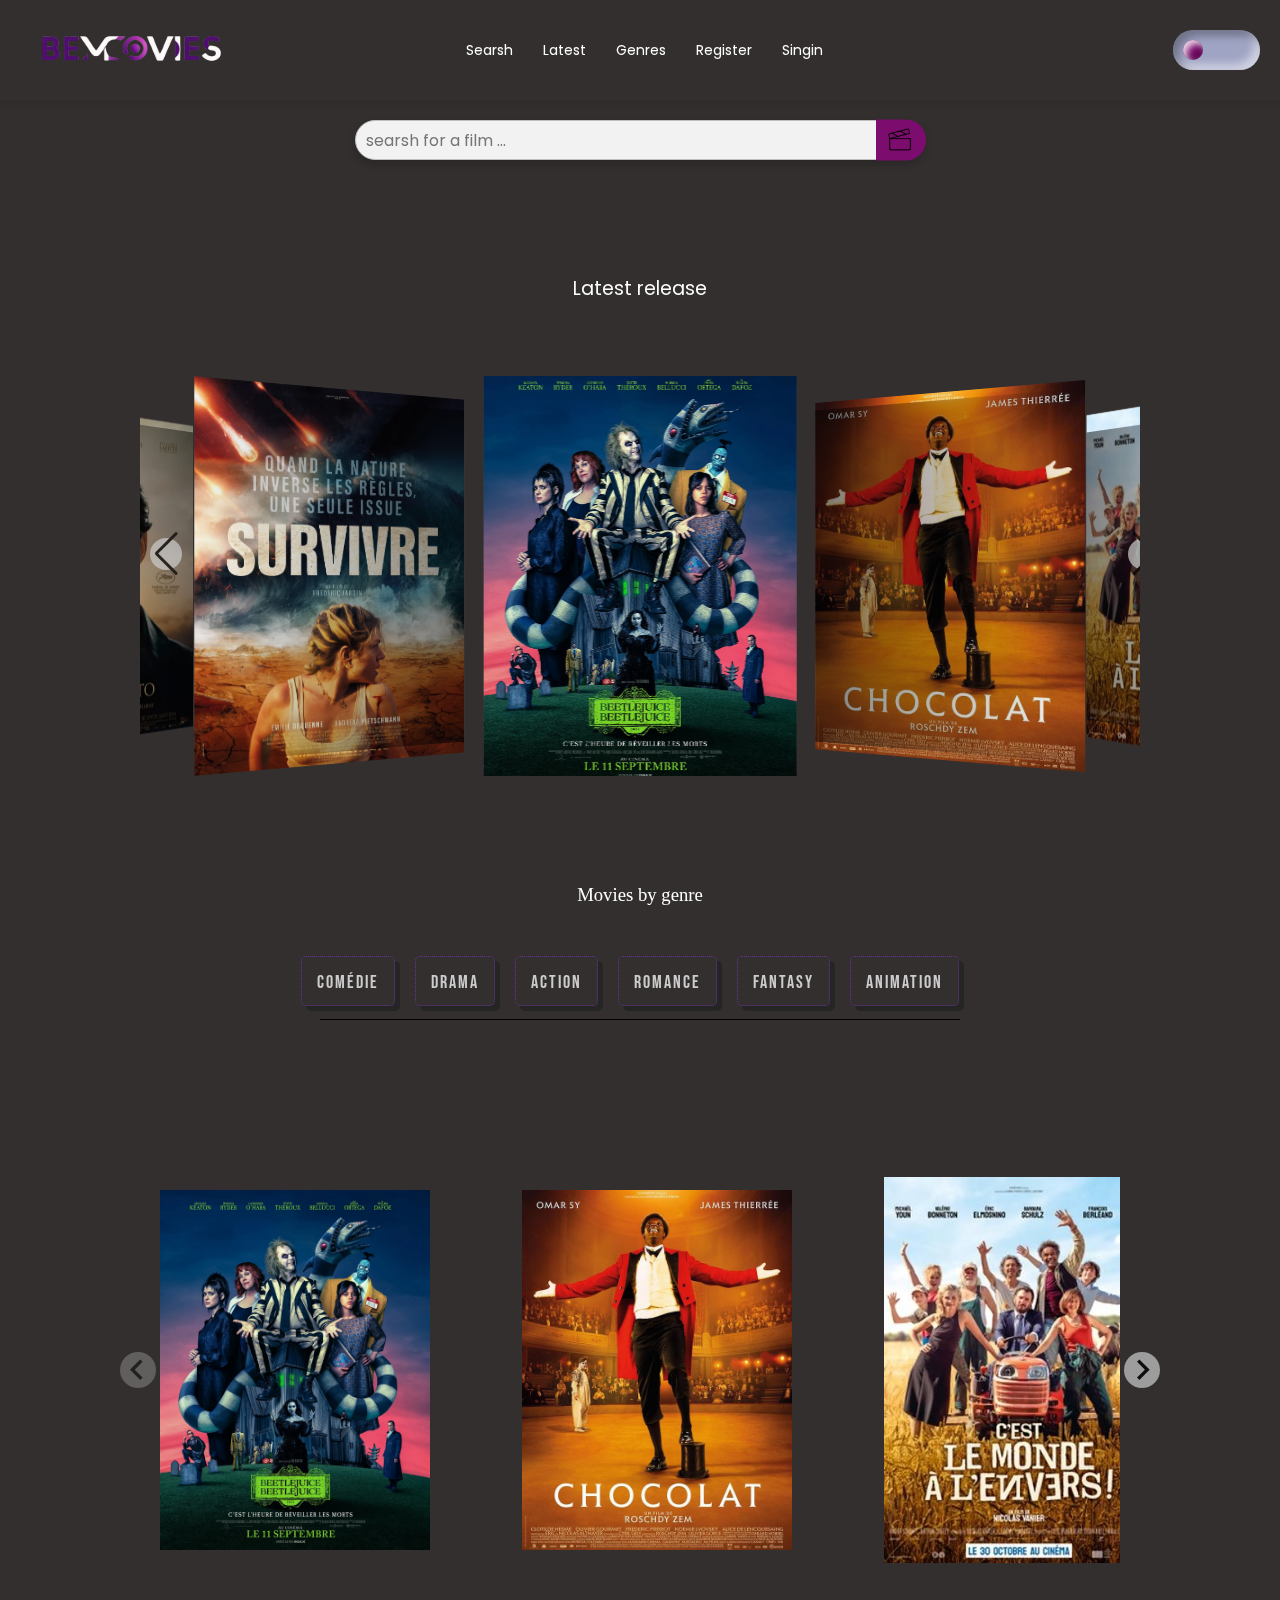
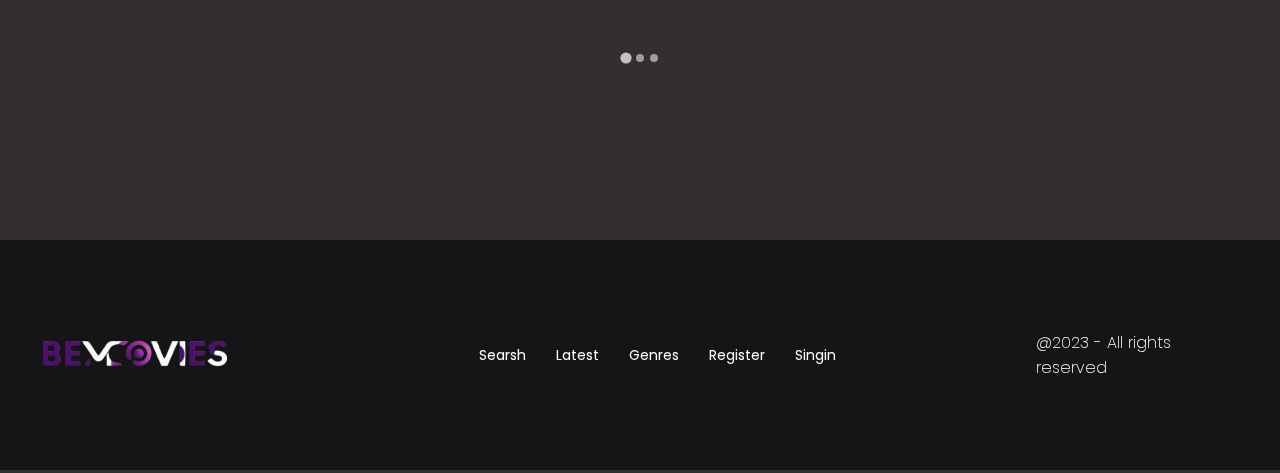
==== Accueil.html @ 4ebb4c16 "HTML-CSS-Part" ====
<!DOCTYPE html>
<html lang="en">
<head>
    <meta charset="UTF-8">
    <meta name="viewport" content="width=device-width, initial-scale=1.0">
    <title>Project-Movie</title>
    <link rel="stylesheet" href="https://unpkg.com/swiper/swiper-bundle.min.css" />
    <link rel="stylesheet" href="https://cdn.jsdelivr.net/npm/@splidejs/splide@4.1.4/dist/css/splide.min.css">
    <link rel="stylesheet" href="./assets/css/Accueil.css">
    <link href='https://fonts.googleapis.com/css?family=Lato:300,400,700' rel='stylesheet' type='text/css'>
    <link rel="stylesheet" href="https://cdnjs.cloudflare.com/ajax/libs/font-awesome/6.6.0/css/all.min.css" integrity="sha512-Kc323vGBEqzTmouAECnVceyQqyqdsSiqLQISBL29aUW4U/M7pSPA/gEUZQqv1cwx4OnYxTxve5UMg5GT6L4JJg==" crossorigin="anonymous" referrerpolicy="no-referrer" />
</head>
<body>
    <div id="stars"></div>
    <div id="stars2"></div>
    <div id="stars3"></div>
    <header>
        <div class="BEMOVIES">
            <a href="/" class="logo-header"><img src="./assets/img/logo-BEMOVIE-4.svg"></a>
        </div>
        <nav class="navbar-header">
            <ul>
                <li class="active"><a href="#searsh_ancre">Searsh</a></li>
                <li><a href="#latest_ancre">Latest</a></li>
                <li><a href="#genres_ancre">Genres</a></li>
                <li><a href="./RegisterLogin.html">Register</a></li>
                <li><a href="./RegisterLogin.html">Singin</a></li>
            </ul>
        </nav>
        <div class="btn-neum">
            <input type="checkbox" class="btn-inner" >
        </div>
        
        <!-- JS du bouton toggle day/night -->
        <script>
            const btn = document.querySelector(".btn-neum");
            const btnInner = document.querySelector(".btn-inner");
            
            btn.addEventListener('click', ()=>{
                btn.classList.toggle('turn-on');
                btnInner.classList.toggle('btn-inner-on');
                btn.classList.toggle('btn-neum-on');
                document.querySelector('body').classList.toggle('body-on');
                document.querySelector('.btn-neum').classList.toggle('btn-neum-on');
            });
        </script>
    
    </header>

    <div class="section1" id="searsh_ancre">

        <div class="header-searsh-movies">
            <input type="text" id="searchInput" placeholder="searsh for a film ...">
            <button type="submit" class="header-searsh-filter-button">
                <img src="./assets/img/movie-icon-2.png">
            </button>
        </div>

    </div>

    <!-- <div class="section2">

    </div> -->

    <div class="section3" id="latest_ancre">
        <h3>Latest release</h3>
        <div class="swiper-container">
            
            <div class="swiper-wrapper">
                <div class="swiper-slide"><img src="./assets/img/img-1.webp"></div>
                <div class="swiper-slide"><img src="./assets/img/img-2.jpg"></div>
                <div class="swiper-slide"><img src="./assets/img/img-3.jpg"></div>
                <div class="swiper-slide"><img src="./assets/img/img-4.jpg"></div>
                <div class="swiper-slide"><img src="./assets/img/img-5.jpeg"></div>
                <div class="swiper-slide"><img src="./assets/img/img-6.webp"></div>
                <div class="swiper-slide"><img src="./assets/img/img-7.webp"></div>
            </div>
            <div class="swiper-button-next">
            </div>
            <div class="swiper-button-prev"></div>
        </div>
        
    </div>

    <div class="section4" id="genres_ancre">
        <div class="MBG">
            <h3>Movies by genre</h3>
            <div class="buttons">
                <button genres-movie="" class="active">Comédie</button>
                <button genres-movie="">Drama</button>
                <button genres-movie="">Action</button>
                <button genres-movie="">Romance</button>
                <button genres-movie="">Fantasy</button>
                <button genres-movie="">Animation</button>
            </div>
        </div>

        <section class="splide" aria-labelledby="carousel-heading">
            <div class="splide__track">
                <ul class="splide__list">
                    <li class="splide__slide"><img src="./assets/img/img-1.webp"></li>
                    <li class="splide__slide"><img src="./assets/img/img-2.jpg"></li>
                    <li class="splide__slide"><img src="./assets/img/img-3.jpg"></li>
                    <li class="splide__slide"><img src="./assets/img/img-4.jpg"></li>
                    <li class="splide__slide"><img src="./assets/img/img-5.jpeg"></li>
                    <li class="splide__slide"><img src="./assets/img/img-6.webp"></li>
                    <li class="splide__slide"><img src="./assets/img/img-7.webp"></li>
                </ul>
            </div>
        </section>

    </div>

    <footer>
        <div class="BEMOVIES">
            <a class="logo-footer"><img src="./assets/img/logo-BEMOVIE-4.svg"></a>
        </div>
        <nav class="navbar-footer">
            <ul>
                <li class="active"><a href="#searsh_ancre">Searsh</a></li>
                <li><a href="#latest_ancre">Latest</a></li>
                <li><a href="#genres_ancre">Genres</a></li>
                <li><a href="./RegisterLogin.html">Register</a></li>
                <li><a href="./RegisterLogin.html">Singin</a></li>
            </ul>
        </nav>
        <p>@2023 - All rights reserved</p>
    </footer>

    <!-- CDN de splide et swiper -->
    <script src="https://unpkg.com/swiper/swiper-bundle.min.js"></script>
    <script src="https://cdn.jsdelivr.net/npm/@splidejs/splide@4.1.4/dist/js/splide.min.js"></script>

    <!-- Ajustement de splide voir la doc -->
    <script>
        document.addEventListener( 'DOMContentLoaded', function() {
            var splide = new Splide( '.splide', {
                width: '75%',
                start: 0, // Défini le start slide-pagination sur la slide '3' ⚪ (compte comme un tableau js 0,1,2,3)
                perPage: 3, // Permet de chnagé le nombre de slide visible.
                fixedWidth: '60vh',
                gap: '-178px',
                snap: true, // ajuster la défilement pour qu'il se met automatiquement au slide suivant quand on s'arrete avec notre souris au milieu.
            });
            splide.mount();
        });
    </script>

    

    <script src="./app.js"></script>
</body>
</html>
---- assets/css/Accueil.css ----
/* Importation des polices */
/* Catégorie */
@import url('https://fonts.googleapis.com/css2?family=Bebas+Neue&family=Inria+Sans:ital,wght@0,300;0,400;0,700;1,300;1,400;1,700&family=Inter:ital,opsz,wght@0,14..32,100..900;1,14..32,100..900&display=swap');
/* Titre, sous titre, menu */
@import url('https://fonts.googleapis.com/css2?family=Bebas+Neue&family=Inria+Sans:ital,wght@0,300;0,400;0,700;1,300;1,400;1,700&family=Inter:ital,opsz,wght@0,14..32,100..900;1,14..32,100..900&family=Work+Sans:ital,wght@0,100..900;1,100..900&display=swap');
/* Description film, titre secondaires */
@import url('https://fonts.googleapis.com/css2?family=Bebas+Neue&family=Inria+Sans:ital,wght@0,300;0,400;0,700;1,300;1,400;1,700&family=Inter:ital,opsz,wght@0,14..32,100..900;1,14..32,100..900&family=Poppins:ital,wght@0,100;0,200;0,300;0,400;0,500;0,600;0,700;0,800;0,900;1,100;1,200;1,300;1,400;1,500;1,600;1,700;1,800;1,900&family=Work+Sans:ital,wght@0,100..900;1,100..900&display=swap');

/* Réinitialisation de base */
* {
    margin: 0;
    padding: 0;
    box-sizing: border-box;
    
    font-family:  "Poppins", serif;
    font-weight: 400;
}

:root{
    --primary-color: ;
    --secondary-color: ;
}

img{
    width: 100%;
    height: 100vh;
}

body {
    display: flex;
    flex-direction: column;
    align-items: center;
    /* background-color: rgb(187, 181, 187); */
    /* background-color: #3e4153; */
    background-color: #332f2f;
    color: white;
    margin: 0;
    width: 100%;
    height: 100%;
}

/******************************** Neumorphic Toggle ********************************/ 

.body-on{
    background-color: #b399ae;
}

.btn-neum{
    width: 95px;
    height: 40px;
    border-radius: 50px;
    padding: 10px;
    position: relative;
    background-color: #a0a4c4;
    transition: background-color 0.3s ease;
    /* Apparence du button en creux */
    box-shadow: inset 6px 6px 8px rgba(0, 0, 0, 0.3),
                inset -6px -6px 8px rgba(255, 255, 255, 0.5);
}

.btn-neum,
.btn-inner{
    background-color: #a0a4c4;
    box-shadow: inset 4px 4px 6px rgba(255,255,255,0.2),
                inset -4px -4px -10px rgba(0,0,0,.8),
                6px 6px 8px black,
                1px -1px 7px rgba(255,255,255,0.1);
}

.btn-neum-on{
    background-color: #ddd;
    box-shadow: inset 4px 4px 6px rgba(0, 0, 0, 0.2),
                inset -4px -4px 6px rgba(255, 255, 255, 0.5);
}

.btn-inner-on{
    transform: translateX(50px);
    background-color: #ddd;
    box-shadow: inset 2px 2px 4px rgba(255, 255, 255, 0.8),
                inset -2px -2px 4px rgba(0, 0, 0, 0.2);
}

.btn-inner{
    position: absolute;
    height: 20px;
    width: 20px;
    border-radius: 50%;
    transform: translateX(0); /* position start */
    outline: none;
    border: none;
    appearance: none;
    background-color: #7c0c6d;
    position: absolute; /* Make absolute to slide it inside btn-neum */
    left: 10px;
    transition: transform 0.3s ease, background-color 0.3s ease;

    /* Ombres pour l’effet de bouton en creux */
    box-shadow: inset 4px 4px 6px rgba(255, 255, 255, 0.8),
                inset -4px -4px 6px rgba(0, 0, 0, 0.2);
}

.btn-inner::before{
    height: 10%;
    content:'\f011'; /* Power/On Icon */
    font-family: fontawesome;
    display: flex;
    align-items: center; /* centrer l'icone dans le inner btn */
    justify-content: center; /* centrer l'icone dans le inner btn */
    outline: none;
    border: none;
    color: rgb(20,20,25);
}



.btn-inner::checked::before{
    color: rgb(101,226,30);
}


/* Toggle the position when the button is clicked */
.btn-inner-on {
    transform: translateX(50px); /* Adjust this value to control how far the button slides */
    background-color: #ddd;
    transition: transform .3s ease-in;
}


/******************************** Header ********************************/ 
header {
    display: flex;
    justify-content: space-evenly;
    align-items: center;
    width: 100%;
    max-width: 1440px;
    height: 100px;
    background: #332f2f;
    padding: 0 20px;
    transition: .3s ease-in;
    box-shadow: 0px 4px 8px rgba(0, 0, 0, 0.096);
}

.logo-header img{
    width: 50%;
    height: 20%;
}

.navbar-header ul {
    display: flex;
    gap: 30px;
    margin-right: 350px;
}

.navbar-header li {
    color: white;
    list-style: none;
    font-size: 14px;
    font-weight: 400;
    cursor: pointer;
}

a{
    color: white;
    list-style: none;
    text-decoration: none;
    font-size: 14px;
    font-weight: 400;
    cursor: pointer;
}

/******************************** Searsh ********************************/ 

.header-searsh-movies {
    display: flex;
    align-items: center;
    width: 570px;
    height: 80px;
    position: relative;
}

input {
    width: 100%;
    height: 40px;
    padding: 10px;
    border: 1px solid #bebebe;
    border-radius: 30px;
    background: #F2F2F2;
    box-shadow: 0px 4px 8px rgba(0, 0, 0, 0.2);
    font-size: 16px;
    outline: none;
}

input:focus, .header-searsh-filter-button:hover {
    box-shadow: 0px 10px 20px rgba(102, 153, 255, 0.3), 0px 20px 40px rgba(102, 153, 255, 0.2);
}

.header-searsh-filter-button {
    width: 50px;
    height: 41px;
    border: none;
    position: absolute;
    top: 50%;
    right: -21px;
    border-radius: 0 20px  20px 0;
    background-color: #7c0c6d;
    transform: translateY(-50%);
    cursor: pointer;
    display: flex;
    align-items: center;
    justify-content: center;
    color: white;
    font-size: 14px;
}

.header-searsh-filter-button img{
    width: 30px;
    height: 30px;
    object-fit: contain;
    margin-right: 2px;
}

/*********************************** SECTIONS  ********************************/

/* section results for  */
/* .section2{
    display: flex;
    justify-content: center;
    width: 100%;
    height: 540px;
} */

/* Section du carrousel */
.section3 {
    display: flex;
    flex-direction: column;
    justify-content: space-evenly;
    align-items: center;
    width: 100%;
    height: 650px;
    /* background-color: #7c0c6d; */
    margin-top: 20px; 
}

.section3 h3{
    font-family: "Poppins", sans-serif;
}

/* section movie by genre */
.section4{
    display: flex;
    flex-direction: column;
    align-items: center;
    justify-content: space-between;
    width: 100%;
    height: auto;
    margin-top: 0px; 
    padding: 20px 0;
}

/*********************************** CAROUSEL SWIPER  ********************************/

.swiper-container {
    display: flex;
    width: 100%;
    max-width: 1000px;
    height: 400px;
    margin: 0 auto;
    position: relative;
    overflow: hidden;

}

.swiper-container h3 {
    display: flex;
    
}

swiper-wrapper{
    display: flex;
}

.swiper-slide {
    display: flex;
    align-items: center;
    justify-content: center;
    font-size: 18px;
    background-color: #444;
    color: white;
    border-radius: 10px;
    transition: transform 0.3s ease;
}

.swiper-slide img{
    object-fit: contain;
}



/* Ajuste la taille et la position des slides actifs et adjacents */
.swiper-slide-active {
    transform: scale(1); /* Slide central */
}


.swiper-button-next, 
.swiper-button-prev {
    align-items: center;
    background: #ccc;
    border: 0;
    border-radius: 50%;
    cursor: pointer;
    display: -ms-flexbox;
    display: flex;
    height: 2em;
    -ms-flex-pack: center;
    justify-content: center;
    opacity: .7;
    padding: 0;
    position: absolute;
    top: 50%;
    width: 2em;
    z-index: 1;
    color: black;
    right: -20px;
    z-index: 1;
    transform: translateY(-50%);
}



.swiper-button-next:hover, .swiper-button-prev:hover {
    color: #7c0c6d;
    transition: all 1s ease-in-out;
}

/*********************************** movie by genres buttons  ********************************/

.MBG{
    width: 50%;
    height: 150px;
    border-bottom: 1px solid black;
    display: flex;
    justify-content: center;
    align-items: center;
    flex-direction: column;
    z-index: 1;
}

.MBG h3{
    font-family: "Work+Sans",serif;
}

.buttons{
    height: 50px;
    display: flex;
    margin-top: 50px;
}

.buttons button {
    box-shadow: 5px 5px 0 rgba(37, 37, 37, 0.973);
    border: 1px dotted rebeccapurple;
    color: #ccc;
    transition: transform .2s; 
    &:hover{
        transform: scale(1.1);
    }
}


li img{
    object-fit: contain;
    width: 50%;
}

/*********************************** CAROUSEL SPLIDE  ********************************/

.splide{
    margin-top: -100px; 
    padding-top: 0;
}

/* Pagination et boutons Swiper */
.splide__pagination__page{
    margin-bottom: 150px;
}

.splide__arrow--next{
    right: -60px;
    transform: translateY(-50%);
}

.splide__arrow--prev{
    left: -40px;
    transform: translateY(-50%);
}

button{
    background: none;
    margin-right: 20px;
    font-family: "Bebas Neue", sans-serif;
    font-size: 18px;
    letter-spacing: 2px;
    border: 1px solid gray;
    display: flex;
    border-radius: 5px;
    padding: 15px;
    cursor: pointer;
    transition: all 1s ease-in-out;
    
    &:hover {
        background-color: rebeccapurple;
        color: white;
    }
    &:active {
        background-color: rebeccapurple;
        color: white;
    }
}

/*********************************** FOOTER  ********************************/

footer{
    display: flex;
    justify-content: space-evenly;
    align-items: center;
    width: 100%;
    max-width: 1440px;
    height: 230px;
    background: #141517;
    padding: 0 20px;
}

.logo-footer img{
    width: 50%;
    height: 20%;
}

.navbar-footer ul {
    display: flex;
    gap: 30px;
    margin-right: 200px;
}

.navbar-footer li {
    color: white;
    list-style: none;
    font-size: 14px;
    font-weight: 400;
    cursor: pointer;
}

footer p{
    display: flex;
    margin-right: 30px;
    font-weight: 200;
    font-size: 16px;
}

/*********************************** BACKGROUND ********************************/

/* Parallaxe des étoiles */
#stars, #stars2, #stars3 {
    position: fixed;
    top: 0;
    left: 0;
    width: 100%;
    height: 390%;
    background-size: contain;
    background-repeat: repeat;
    pointer-events: none;
    z-index: -1;
}

/* https://www.transparenttextures.com/patterns/dark-matter.png */

#stars {
    background: url(https://www.transparenttextures.com/patterns/stardust.png) repeat top center;
    animation: moveStars 50s linear infinite;
}

#stars2 {
    background: url(https://www.transparenttextures.com/patterns/stardust.png) repeat top center;
    animation: moveStars 100s linear infinite;
}

#stars3 {
    background: url(https://www.transparenttextures.com/patterns/stardust.png) repeat top center;
    animation: moveStars 200s linear infinite;
}

@keyframes moveStars {
    from { transform: translateY(0); }
    to { transform: translateY(-100%); }
}

/*********************************** POP_UP ********************************/
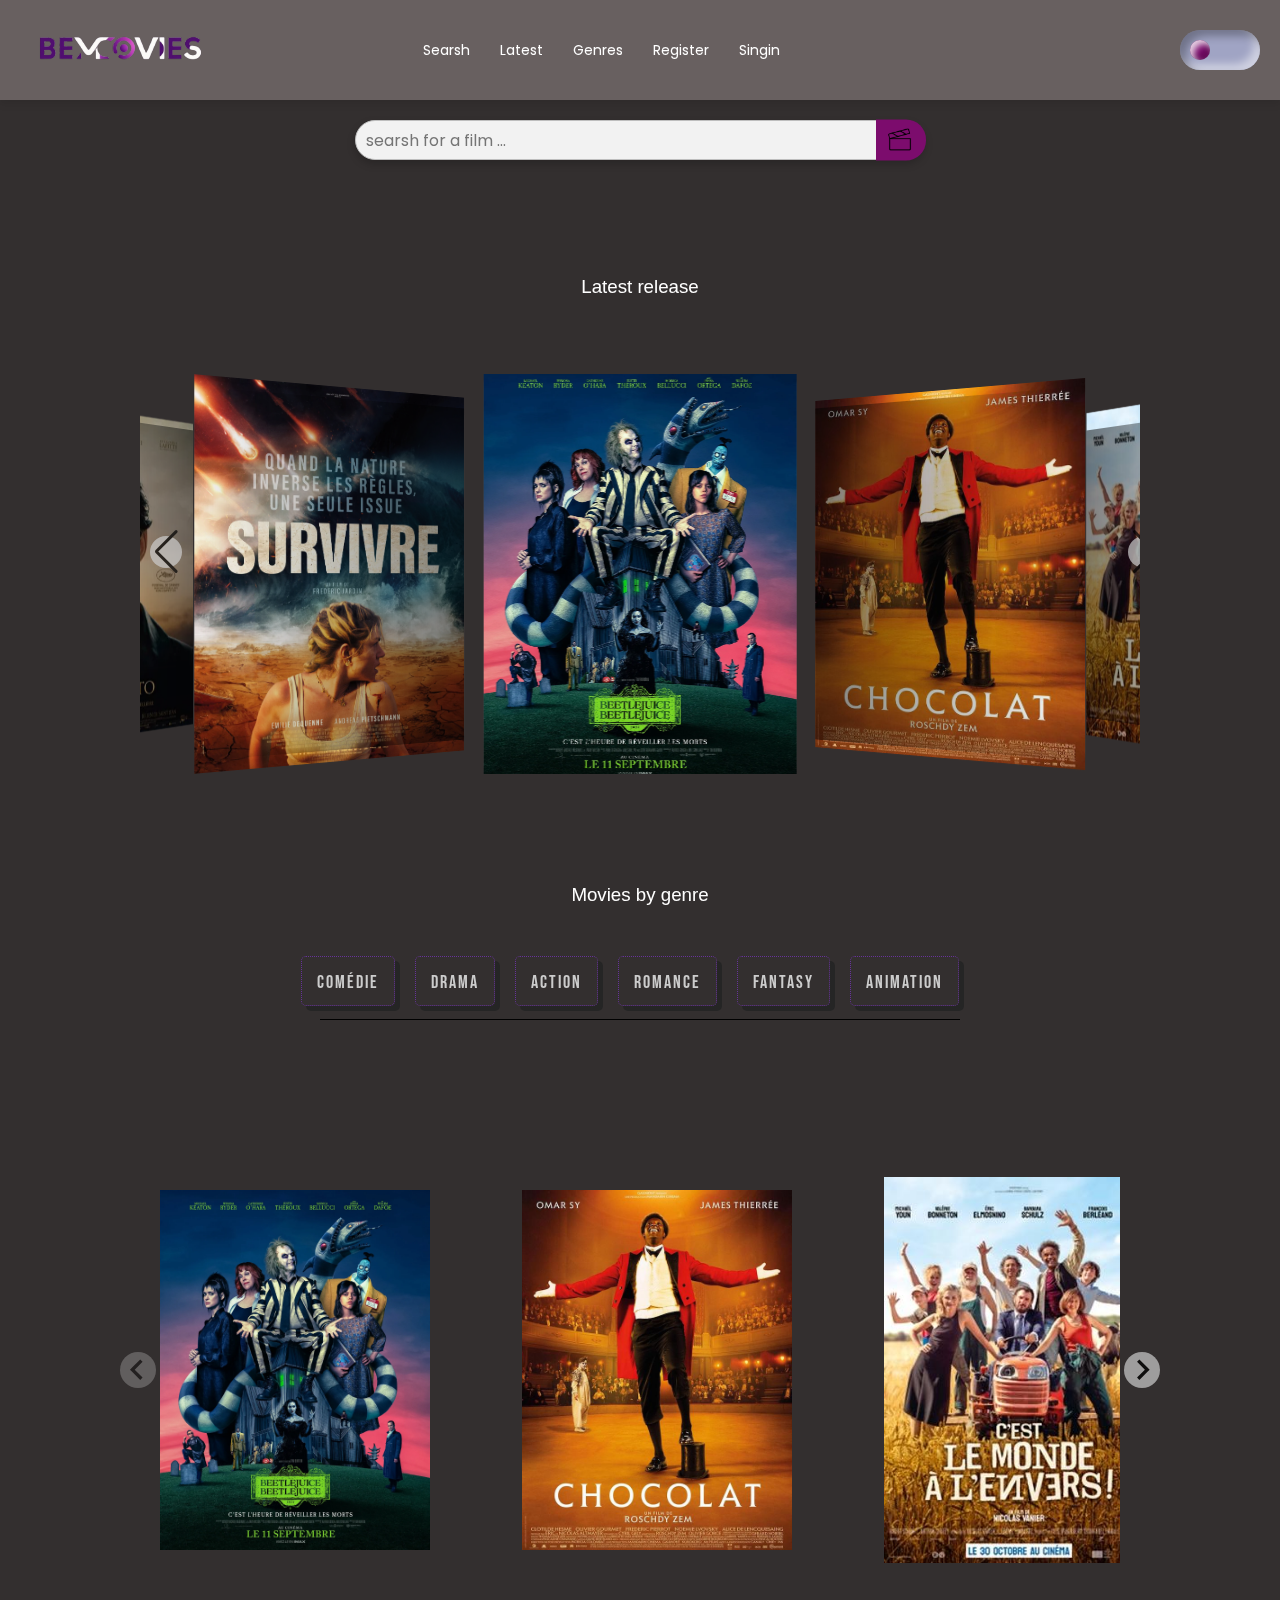
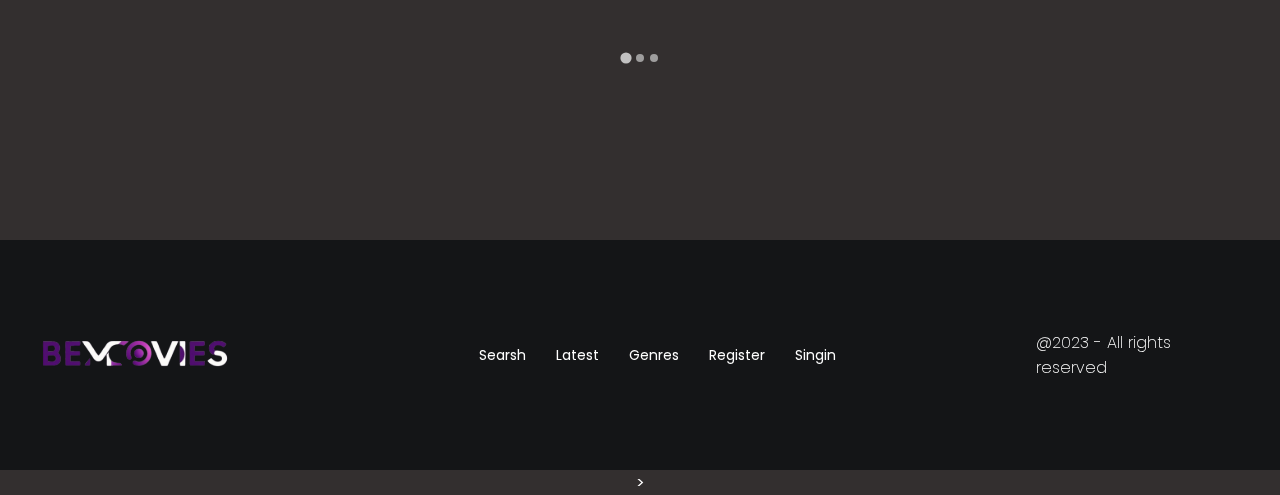
==== commit 53eb082e: "Ajout favicon + app.js vide" ====
--- a/Accueil.html
+++ b/Accueil.html
@@ -9,6 +9,7 @@
     <link rel="stylesheet" href="./assets/css/Accueil.css">
     <link href='https://fonts.googleapis.com/css?family=Lato:300,400,700' rel='stylesheet' type='text/css'>
     <link rel="stylesheet" href="https://cdnjs.cloudflare.com/ajax/libs/font-awesome/6.6.0/css/all.min.css" integrity="sha512-Kc323vGBEqzTmouAECnVceyQqyqdsSiqLQISBL29aUW4U/M7pSPA/gEUZQqv1cwx4OnYxTxve5UMg5GT6L4JJg==" crossorigin="anonymous" referrerpolicy="no-referrer" />
+    <link rel="icon" type="image/png" sizes="32x32" href="./assets/img/favicon-32x32.png">
 </head>
 <body>
     <div id="stars"></div>
@@ -129,8 +130,40 @@
 
     <!-- CDN de splide et swiper -->
     <script src="https://unpkg.com/swiper/swiper-bundle.min.js"></script>
-    <script src="https://cdn.jsdelivr.net/npm/@splidejs/splide@4.1.4/dist/js/splide.min.js"></script>
-
+    <script src="https://cdn.jsdelivr.net/npm/@splidejs/splide@4.1.4/dist/js/splide.min.js"></script>>
+    
+    <!-- Ajustement de swiper voir la doc -->
+    <script>
+        document.addEventListener('DOMContentLoaded', function() {
+            const swiper = new Swiper('.swiper-container', {
+                loop: true,
+                grapCursor: true,
+                centeredSlides: false,
+                slidesPerView: 1, // Affiche trois slides visibles
+                spaceBetween: 30, // Espace entre les slides
+                loop: true,
+                pagination: {
+                    el: '.swiper-pagination',
+                    clickable: true,
+                },
+                navigation: {
+                    nextEl: '.swiper-button-next',
+                    prevEl: '.swiper-button-prev',
+                },
+                effect: 'coverflow',
+                centeredSlides: true,
+                slidesPerView: '3',
+                coverflowEffect: {
+                    rotate: 30,       // Diminue l'angle pour un effet 3D plus subtil
+                    stretch: 0,     // Sépare un peu les slides
+                    depth: 150,        // Diminue la profondeur pour plus de visibilité des slides latéraux
+                    modifier: 1,
+                    slideShadows: true,
+                },
+            });
+            });
+    </script>
+        
     <!-- Ajustement de splide voir la doc -->
     <script>
         document.addEventListener( 'DOMContentLoaded', function() {
--- a/assets/css/Accueil.css
+++ b/assets/css/Accueil.css
@@ -134,7 +134,7 @@
     width: 100%;
     max-width: 1440px;
     height: 100px;
-    background: #332f2f;
+    background: #686060;
     padding: 0 20px;
     transition: .3s ease-in;
     box-shadow: 0px 4px 8px rgba(0, 0, 0, 0.096);
@@ -148,7 +148,7 @@
 .navbar-header ul {
     display: flex;
     gap: 30px;
-    margin-right: 350px;
+    margin-right: 400px;
 }
 
 .navbar-header li {
@@ -241,8 +241,8 @@
     margin-top: 20px; 
 }
 
-.section3 h3{
-    font-family: "Poppins", sans-serif;
+h3{
+    font-family: 'Helvetica Neue', sans-serif;
 }
 
 /* section movie by genre */
@@ -272,7 +272,6 @@
 
 .swiper-container h3 {
     display: flex;
-    
 }
 
 swiper-wrapper{
@@ -347,7 +346,7 @@
 }
 
 .MBG h3{
-    font-family: "Work+Sans",serif;
+    font-family: 'Helvetica Neue', Arial, sans-serif;
 }
 
 .buttons{
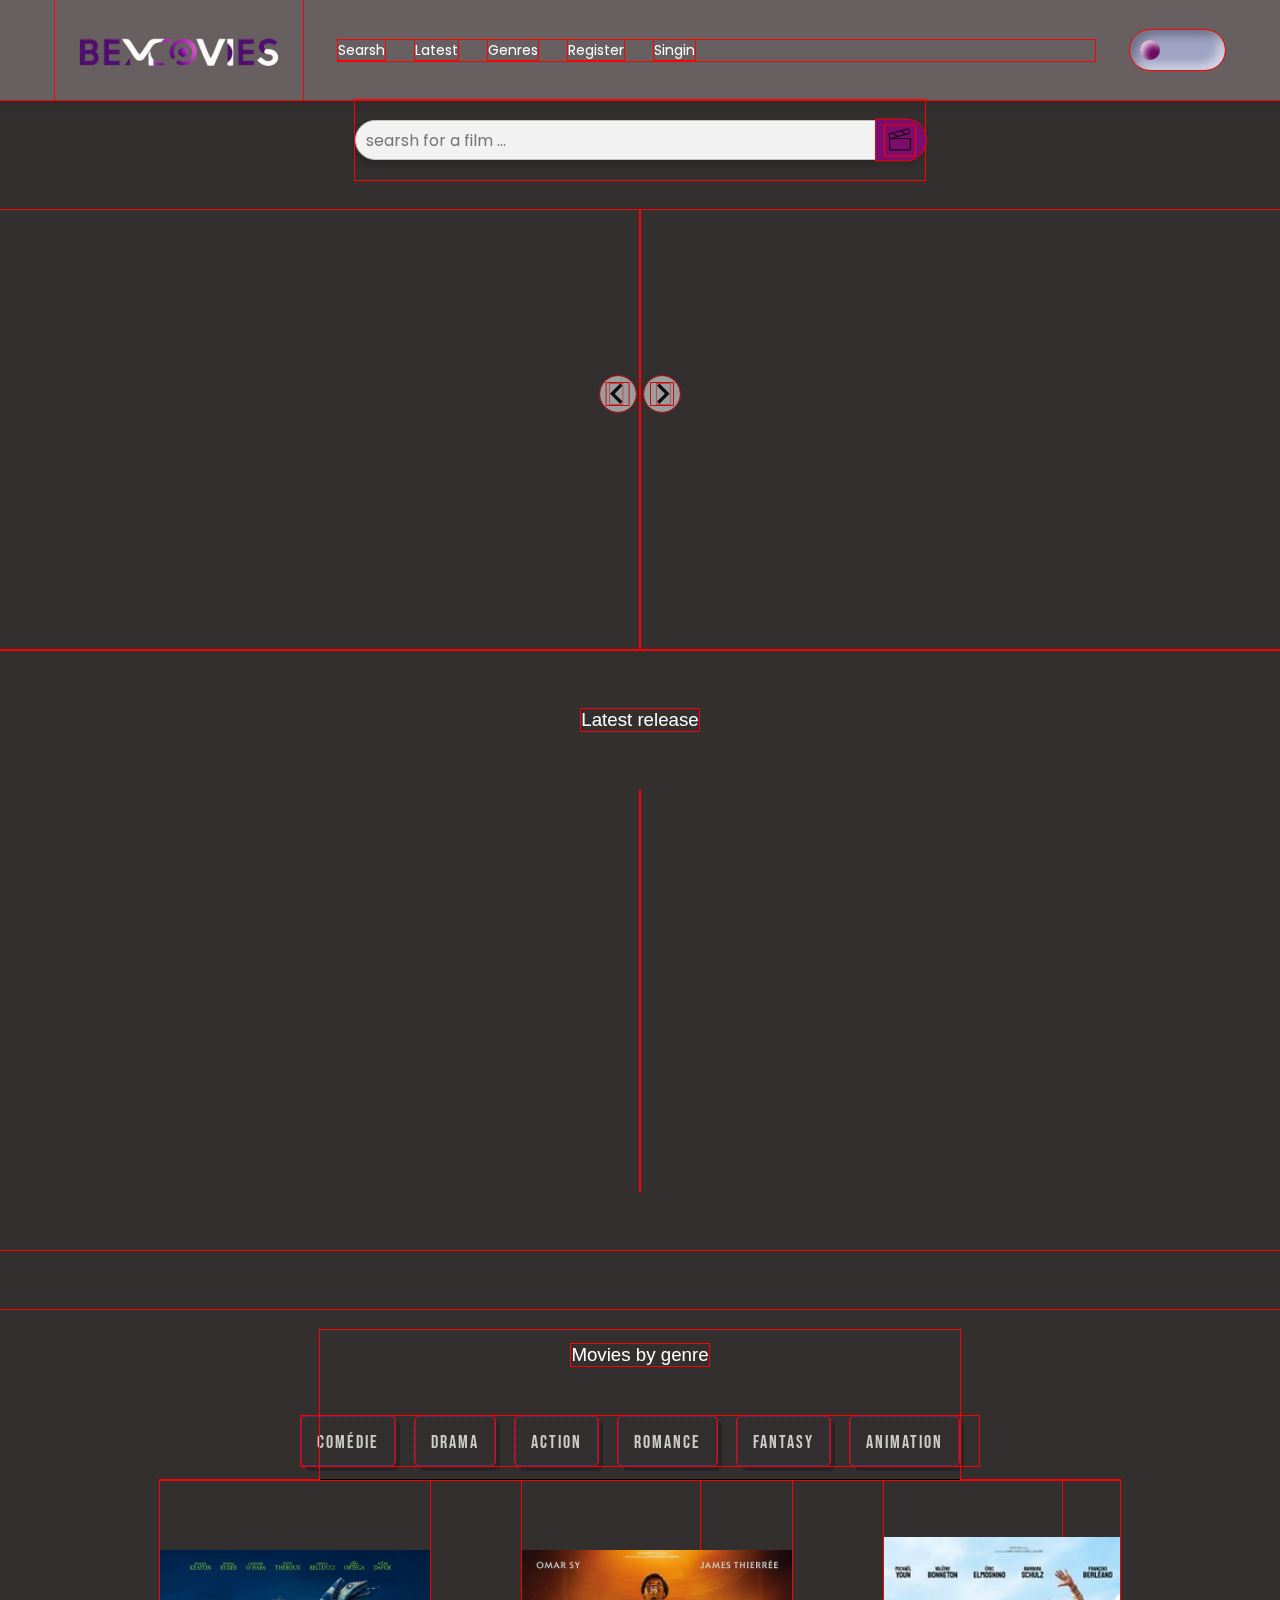
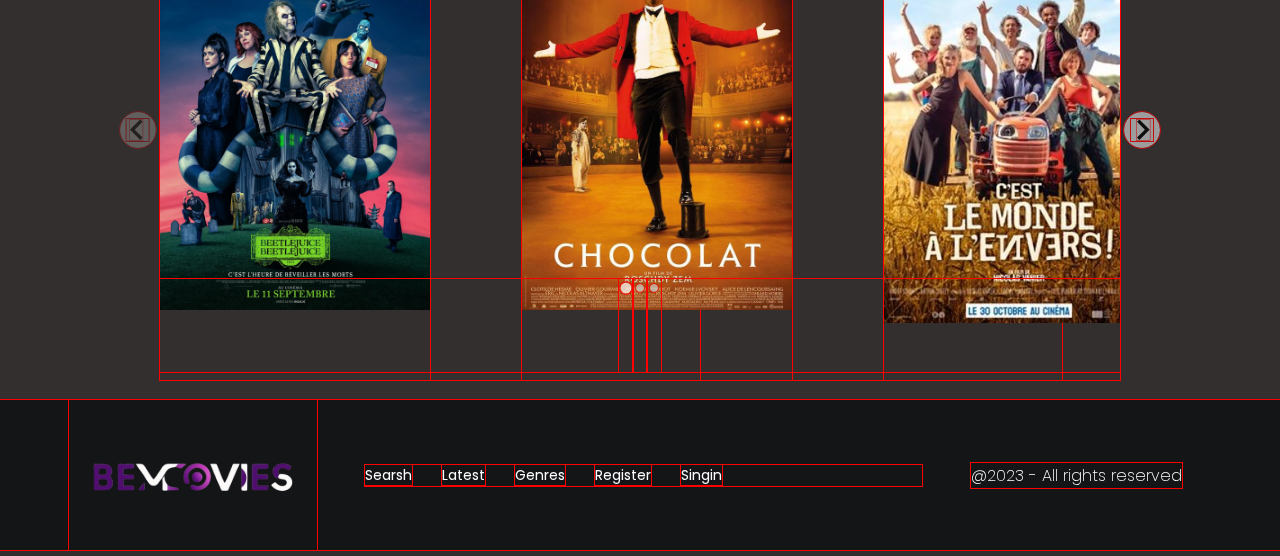
==== commit 1d43f9b1: "Migration du projet vers un nouveau PC" ====
--- a/Accueil.html
+++ b/Accueil.html
@@ -16,9 +16,9 @@
     <div id="stars2"></div>
     <div id="stars3"></div>
     <header>
-        <div class="BEMOVIES">
+        
             <a href="/" class="logo-header"><img src="./assets/img/logo-BEMOVIE-4.svg"></a>
-        </div>
+        
         <nav class="navbar-header">
             <ul>
                 <li class="active"><a href="#searsh_ancre">Searsh</a></li>
@@ -52,32 +52,31 @@
 
         <div class="header-searsh-movies">
             <input type="text" id="searchInput" placeholder="searsh for a film ...">
-            <button type="submit" class="header-searsh-filter-button">
+            <button type="submit" class="header-searsh-filter-button" id="searchButton">
                 <img src="./assets/img/movie-icon-2.png">
             </button>
         </div>
 
     </div>
 
-    <!-- <div class="section2">
-
-    </div> -->
+    <div class="section2">
+        <section id="carousel1" class="splide" aria-labelledby="carousel-heading">
+            <div class="splide__track">
+                <ul class="splide__list">
+                    
+                </ul>
+            </div>
+        </section>
+    </div>
 
     <div class="section3" id="latest_ancre">
         <h3>Latest release</h3>
         <div class="swiper-container">
             
             <div class="swiper-wrapper">
-                <div class="swiper-slide"><img src="./assets/img/img-1.webp"></div>
-                <div class="swiper-slide"><img src="./assets/img/img-2.jpg"></div>
-                <div class="swiper-slide"><img src="./assets/img/img-3.jpg"></div>
-                <div class="swiper-slide"><img src="./assets/img/img-4.jpg"></div>
-                <div class="swiper-slide"><img src="./assets/img/img-5.jpeg"></div>
-                <div class="swiper-slide"><img src="./assets/img/img-6.webp"></div>
-                <div class="swiper-slide"><img src="./assets/img/img-7.webp"></div>
-            </div>
-            <div class="swiper-button-next">
-            </div>
+                
+            </div>
+            <div class="swiper-button-next"></div>
             <div class="swiper-button-prev"></div>
         </div>
         
@@ -96,7 +95,7 @@
             </div>
         </div>
 
-        <section class="splide" aria-labelledby="carousel-heading">
+        <section id="carousel2" class="splide" aria-labelledby="carousel-heading">
             <div class="splide__track">
                 <ul class="splide__list">
                     <li class="splide__slide"><img src="./assets/img/img-1.webp"></li>
@@ -112,25 +111,25 @@
 
     </div>
 
-    <footer>
-        <div class="BEMOVIES">
-            <a class="logo-footer"><img src="./assets/img/logo-BEMOVIE-4.svg"></a>
-        </div>
-        <nav class="navbar-footer">
-            <ul>
-                <li class="active"><a href="#searsh_ancre">Searsh</a></li>
-                <li><a href="#latest_ancre">Latest</a></li>
-                <li><a href="#genres_ancre">Genres</a></li>
-                <li><a href="./RegisterLogin.html">Register</a></li>
-                <li><a href="./RegisterLogin.html">Singin</a></li>
-            </ul>
-        </nav>
-        <p>@2023 - All rights reserved</p>
-    </footer>
+        <footer>
+            
+                <a class="logo-footer"><img src="./assets/img/logo-BEMOVIE-4.svg"></a>
+            
+            <nav class="navbar-footer">
+                <ul>
+                    <li class="active"><a href="#searsh_ancre">Searsh</a></li>
+                    <li><a href="#latest_ancre">Latest</a></li>
+                    <li><a href="#genres_ancre">Genres</a></li>
+                    <li><a href="./RegisterLogin.html">Register</a></li>
+                    <li><a href="./RegisterLogin.html">Singin</a></li>
+                </ul>
+            </nav>
+            <p>@2023 - All rights reserved</p>
+        </footer>
 
     <!-- CDN de splide et swiper -->
     <script src="https://unpkg.com/swiper/swiper-bundle.min.js"></script>
-    <script src="https://cdn.jsdelivr.net/npm/@splidejs/splide@4.1.4/dist/js/splide.min.js"></script>>
+    <script src="https://cdn.jsdelivr.net/npm/@splidejs/splide@4.1.4/dist/js/splide.min.js"></script>
     
     <!-- Ajustement de swiper voir la doc -->
     <script>
@@ -138,8 +137,9 @@
             const swiper = new Swiper('.swiper-container', {
                 loop: true,
                 grapCursor: true,
-                centeredSlides: false,
-                slidesPerView: 1, // Affiche trois slides visibles
+                centeredSlides: true,
+                initialSlide: 2,
+                slidesPerView: 4, // Affiche trois slides visibles
                 spaceBetween: 30, // Espace entre les slides
                 loop: true,
                 pagination: {
@@ -151,12 +151,10 @@
                     prevEl: '.swiper-button-prev',
                 },
                 effect: 'coverflow',
-                centeredSlides: true,
-                slidesPerView: '3',
                 coverflowEffect: {
                     rotate: 30,       // Diminue l'angle pour un effet 3D plus subtil
                     stretch: 0,     // Sépare un peu les slides
-                    depth: 150,        // Diminue la profondeur pour plus de visibilité des slides latéraux
+                    depth: 250,        // Diminue la profondeur pour plus de visibilité des slides latéraux
                     modifier: 1,
                     slideShadows: true,
                 },
@@ -167,7 +165,7 @@
     <!-- Ajustement de splide voir la doc -->
     <script>
         document.addEventListener( 'DOMContentLoaded', function() {
-            var splide = new Splide( '.splide', {
+            var splide = new Splide( '#carousel2', {
                 width: '75%',
                 start: 0, // Défini le start slide-pagination sur la slide '3' ⚪ (compte comme un tableau js 0,1,2,3)
                 perPage: 3, // Permet de chnagé le nombre de slide visible.
@@ -179,6 +177,33 @@
         });
     </script>
 
+<script>
+    document.addEventListener( 'DOMContentLoaded', function() {
+        var splide = new Splide( '#carousel1',{
+            type: 'loop',         // Boucle infinie
+        perPage: 3,           // Nombre de slides visibles en même temps
+        perMove: 4,           // Nombre de slides à déplacer par clic
+        gap: '200px',          // Espace entre les slides
+        pagination: false,    // Désactiver la pagination si elle n’est pas nécessaire
+        width: '0%',         // Largeur totale du carousel (ajustable selon vos besoins)
+        height: '200px',      // Hauteur des slides
+        autoWidth: false,     // Désactiver les largeurs automatiques si vous voulez un contrôle précis
+        // gap: '-178px',
+        // breakpoints: {        // Points de rupture pour le responsive design
+        //     1024: {
+        //         perPage: 4,    // Affiche 2 slides sur des écrans plus petits
+        //         gap: '15px',
+        //     },
+        //     768: {
+        //         perPage: 4,    // Affiche 1 slide sur des écrans encore plus petits
+        //         gap: '10px',
+        //     },
+        // },
+    });
+        splide.mount();
+    } );
+</script>
+
     
 
     <script src="./app.js"></script>
--- a/assets/css/Accueil.css
+++ b/assets/css/Accueil.css
@@ -14,6 +14,7 @@
     
     font-family:  "Poppins", serif;
     font-weight: 400;
+    outline: 1px solid red; /*Pour visualiser tous les éléments*/
 }
 
 :root{
@@ -140,9 +141,15 @@
     box-shadow: 0px 4px 8px rgba(0, 0, 0, 0.096);
 }
 
+.logo-header{
+    width: 20%;
+    height: 100%;
+}
+
 .logo-header img{
-    width: 50%;
-    height: 20%;
+    width: 100%;
+    height: 100%;
+    object-fit: cover;
 }
 
 .navbar-header ul {
@@ -210,6 +217,7 @@
     justify-content: center;
     color: white;
     font-size: 14px;
+    cursor: pointer;
 }
 
 .header-searsh-filter-button img{
@@ -221,13 +229,15 @@
 
 /*********************************** SECTIONS  ********************************/
 
+
 /* section results for  */
-/* .section2{
+.section2{
     display: flex;
     justify-content: center;
     width: 100%;
-    height: 540px;
-} */
+    height: 440px;
+    margin-top: 30px;
+}
 
 /* Section du carrousel */
 .section3 {
@@ -236,9 +246,7 @@
     justify-content: space-evenly;
     align-items: center;
     width: 100%;
-    height: 650px;
-    /* background-color: #7c0c6d; */
-    margin-top: 20px; 
+    height: 600px;
 }
 
 h3{
@@ -255,19 +263,20 @@
     height: auto;
     margin-top: 0px; 
     padding: 20px 0;
+    margin-top: 60px;
 }
 
 /*********************************** CAROUSEL SWIPER  ********************************/
 
 .swiper-container {
     display: flex;
-    width: 100%;
-    max-width: 1000px;
+    justify-content: center;
+    max-width: 60%;
     height: 400px;
     margin: 0 auto;
     position: relative;
     overflow: hidden;
-
+    background-color: #e0e32a;
 }
 
 .swiper-container h3 {
@@ -287,10 +296,21 @@
     color: white;
     border-radius: 10px;
     transition: transform 0.3s ease;
+    background-color: #a0a4c4;
+    max-width: 60%;
+    height: 350px;
+}
+
+.swiper-slide-active {
+    transform: scale(1.1); /* Agrandit légèrement la slide centrale */
+    z-index: 10;          /* Assure que la slide centrale est au-dessus */
 }
 
 .swiper-slide img{
-    object-fit: contain;
+    object-fit: cover;
+    width: 100%;
+    height: 100%;
+    border-radius: 10px;
 }
 
 
@@ -313,17 +333,37 @@
     height: 2em;
     -ms-flex-pack: center;
     justify-content: center;
-    opacity: .7;
+    opacity: 0.7;
     padding: 0;
     position: absolute;
     top: 50%;
     width: 2em;
-    z-index: 1;
     color: black;
-    right: -20px;
-    z-index: 1;
     transform: translateY(-50%);
-}
+    z-index: 10;
+}
+
+/* .swiper-button-prev, .swiper-button-next {
+    all: initial;
+    position: absolute;
+    top: 50%;
+    transform: translateY(-50%);
+    left: 20px;
+    
+    color: white;
+    background-color: rgba(0, 0, 0, 0.5);
+    padding: 10px;
+    z-index: 1000;
+    width: 40px;
+  }
+  
+  .swiper-button-next{
+    right: 20px;
+  } */
+
+
+
+
 
 
 
@@ -365,33 +405,75 @@
     }
 }
 
-
 li img{
     object-fit: contain;
     width: 50%;
 }
 
 /*********************************** CAROUSEL SPLIDE  ********************************/
-
-.splide{
-    margin-top: -100px; 
+#carousel1 .splide{
+    margin-top: -80px; 
     padding-top: 0;
+    background-color: #bebebe;
+}
+
+#carousel1{
+    width: 75%;
+}
+
+#carousel2 .splide{
+    margin-top: -50px;
+}
+
+#carousel1 .splide__slide{
+    max-width: 20%;
+    height: 350px;
+    background-color:blue;
+}
+
+#carousel1 .splide__list img{
+    width: 100%;
+    height: 100%;
+    object-fit: cover;
+}
+
+#carousel1 .splide__list{
+    gap: 15px;
 }
 
 /* Pagination et boutons Swiper */
-.splide__pagination__page{
-    margin-bottom: 150px;
-}
-
-.splide__arrow--next{
+
+#carousel1 .splide__pagination__page{
+    
+    margin-bottom: 50px;
+}
+
+#carousel2 .splide__pagination__page{
+    margin-bottom: 80px;
+}
+
+#carousel1 .splide__arrow--next,
+#carousel2 .splide__arrow--next{
     right: -60px;
     transform: translateY(-50%);
 }
 
-.splide__arrow--prev{
+#carousel1 .splide__arrow--next{
+    transform: translateY(-150%);
+}
+
+#carousel1 .splide__arrow--prev,
+#carousel2 .splide__arrow--prev{
     left: -40px;
     transform: translateY(-50%);
 }
+
+#carousel1 .splide__arrow--prev{
+    transform: translateY(-150%);
+}
+
+
+
 
 button{
     background: none;
@@ -416,6 +498,11 @@
     }
 }
 
+#carousel2 li img,
+#carousel1 li img{
+    height: 500px;
+}
+
 /*********************************** FOOTER  ********************************/
 
 footer{
@@ -423,15 +510,20 @@
     justify-content: space-evenly;
     align-items: center;
     width: 100%;
-    max-width: 1440px;
-    height: 230px;
+    height: 150px;
     background: #141517;
     padding: 0 20px;
 }
 
+.logo-footer{
+    width: 20%;
+    height: 100%;
+}
+
 .logo-footer img{
-    width: 50%;
-    height: 20%;
+    width: 100%;
+    height: 100%;
+    object-fit: cover;
 }
 
 .navbar-footer ul {
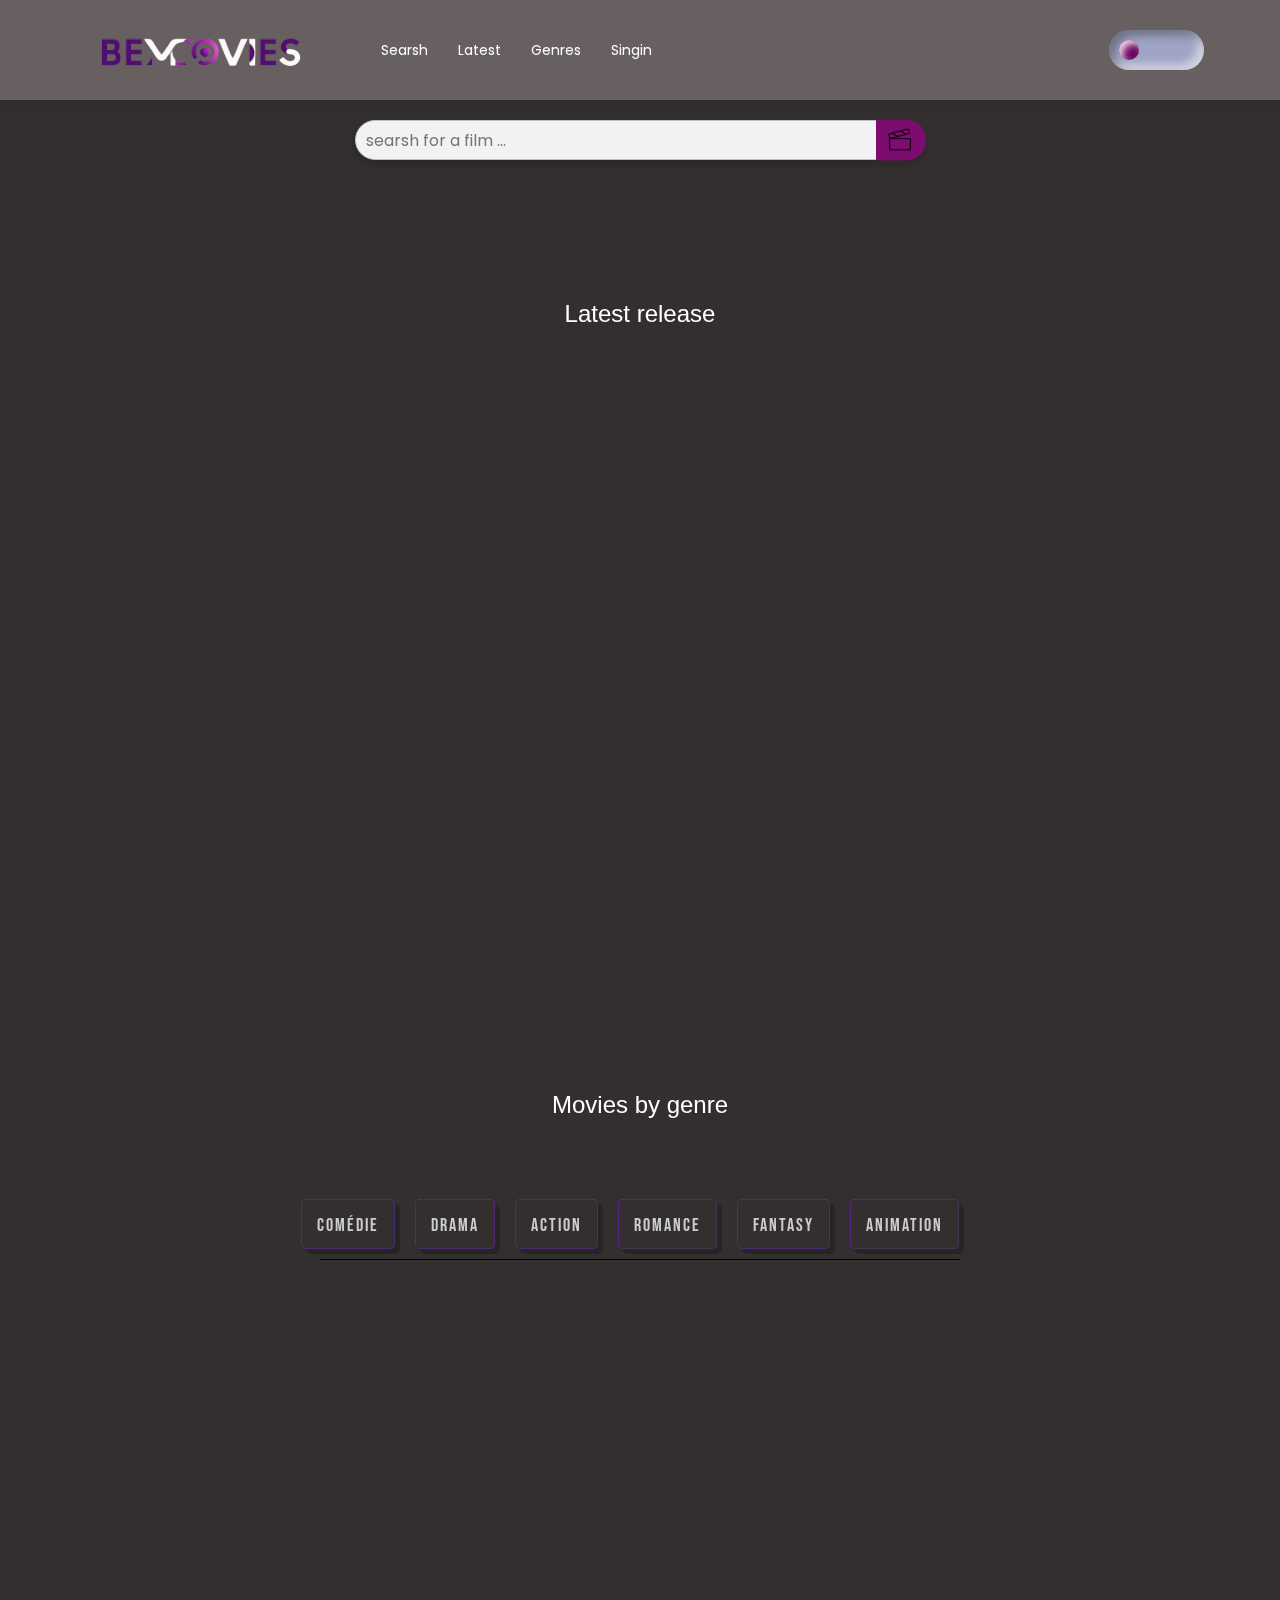
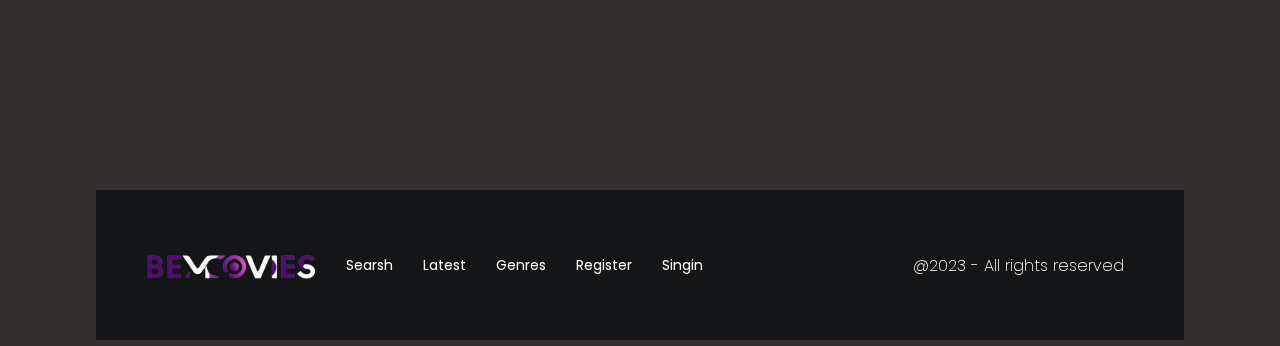
==== commit d5e8d093: "Final project" ====
--- a/Accueil.html
+++ b/Accueil.html
@@ -24,7 +24,6 @@
                 <li class="active"><a href="#searsh_ancre">Searsh</a></li>
                 <li><a href="#latest_ancre">Latest</a></li>
                 <li><a href="#genres_ancre">Genres</a></li>
-                <li><a href="./RegisterLogin.html">Register</a></li>
                 <li><a href="./RegisterLogin.html">Singin</a></li>
             </ul>
         </nav>
@@ -59,7 +58,7 @@
 
     </div>
 
-    <div class="section2">
+    <div class="section2" style="display: none;">
         <section id="carousel1" class="splide" aria-labelledby="carousel-heading">
             <div class="splide__track">
                 <ul class="splide__list">
@@ -76,35 +75,28 @@
             <div class="swiper-wrapper">
                 
             </div>
-            <div class="swiper-button-next"></div>
-            <div class="swiper-button-prev"></div>
         </div>
         
+        <!-- <div class="swiper-pagination"></div> -->
     </div>
 
     <div class="section4" id="genres_ancre">
         <div class="MBG">
             <h3>Movies by genre</h3>
             <div class="buttons">
-                <button genres-movie="" class="active">Comédie</button>
-                <button genres-movie="">Drama</button>
-                <button genres-movie="">Action</button>
-                <button genres-movie="">Romance</button>
-                <button genres-movie="">Fantasy</button>
-                <button genres-movie="">Animation</button>
+                <button genres-movie="35" class="active">Comédie</button>
+                <button genres-movie="18">Drama</button>
+                <button genres-movie="28">Action</button>
+                <button genres-movie="10749">Romance</button>
+                <button genres-movie="14">Fantasy</button>
+                <button genres-movie="16">Animation</button>
             </div>
         </div>
 
         <section id="carousel2" class="splide" aria-labelledby="carousel-heading">
             <div class="splide__track">
                 <ul class="splide__list">
-                    <li class="splide__slide"><img src="./assets/img/img-1.webp"></li>
-                    <li class="splide__slide"><img src="./assets/img/img-2.jpg"></li>
-                    <li class="splide__slide"><img src="./assets/img/img-3.jpg"></li>
-                    <li class="splide__slide"><img src="./assets/img/img-4.jpg"></li>
-                    <li class="splide__slide"><img src="./assets/img/img-5.jpeg"></li>
-                    <li class="splide__slide"><img src="./assets/img/img-6.webp"></li>
-                    <li class="splide__slide"><img src="./assets/img/img-7.webp"></li>
+                    
                 </ul>
             </div>
         </section>
@@ -112,7 +104,6 @@
     </div>
 
         <footer>
-            
                 <a class="logo-footer"><img src="./assets/img/logo-BEMOVIE-4.svg"></a>
             
             <nav class="navbar-footer">
@@ -131,14 +122,17 @@
     <script src="https://unpkg.com/swiper/swiper-bundle.min.js"></script>
     <script src="https://cdn.jsdelivr.net/npm/@splidejs/splide@4.1.4/dist/js/splide.min.js"></script>
     
+
+
+
     <!-- Ajustement de swiper voir la doc -->
-    <script>
+    <!-- <script>
         document.addEventListener('DOMContentLoaded', function() {
             const swiper = new Swiper('.swiper-container', {
                 loop: true,
                 grapCursor: true,
                 centeredSlides: true,
-                initialSlide: 2,
+                initialSlide: 3,
                 slidesPerView: 4, // Affiche trois slides visibles
                 spaceBetween: 30, // Espace entre les slides
                 loop: true,
@@ -161,9 +155,9 @@
             });
             });
     </script>
-        
+         -->
     <!-- Ajustement de splide voir la doc -->
-    <script>
+    <!-- <script>
         document.addEventListener( 'DOMContentLoaded', function() {
             var splide = new Splide( '#carousel2', {
                 width: '75%',
@@ -175,34 +169,24 @@
             });
             splide.mount();
         });
-    </script>
+    </script> -->
 
-<script>
+<!-- <script>
     document.addEventListener( 'DOMContentLoaded', function() {
         var splide = new Splide( '#carousel1',{
             type: 'loop',         // Boucle infinie
-        perPage: 3,           // Nombre de slides visibles en même temps
-        perMove: 4,           // Nombre de slides à déplacer par clic
-        gap: '200px',          // Espace entre les slides
-        pagination: false,    // Désactiver la pagination si elle n’est pas nécessaire
-        width: '0%',         // Largeur totale du carousel (ajustable selon vos besoins)
-        height: '200px',      // Hauteur des slides
-        autoWidth: false,     // Désactiver les largeurs automatiques si vous voulez un contrôle précis
-        // gap: '-178px',
-        // breakpoints: {        // Points de rupture pour le responsive design
-        //     1024: {
-        //         perPage: 4,    // Affiche 2 slides sur des écrans plus petits
-        //         gap: '15px',
-        //     },
-        //     768: {
-        //         perPage: 4,    // Affiche 1 slide sur des écrans encore plus petits
-        //         gap: '10px',
-        //     },
-        // },
+            perPage: 5,           // Nombre de slides visibles en même temps
+            perMove: 1,           // Nombre de slides à déplacer par clic
+            gap: '15px',          // Espace entre les slides
+            pagination: false,    // Désactiver la pagination si elle n’est pas nécessaire
+            width: 'auto',         // Largeur totale du carousel 
+            fixedWidth: '220px',
+            height: '350px',      // Hauteur des slides
+            autoWidth: false,     // Désactiver les largeurs automatiques pour un contrôle précis
     });
         splide.mount();
     } );
-</script>
+</> -->
 
     
 
--- a/assets/css/Accueil.css
+++ b/assets/css/Accueil.css
@@ -14,7 +14,7 @@
     
     font-family:  "Poppins", serif;
     font-weight: 400;
-    outline: 1px solid red; /*Pour visualiser tous les éléments*/
+    /* outline: 1px solid red; Pour visualiser tous les éléments */
 }
 
 :root{
@@ -43,7 +43,8 @@
 /******************************** Neumorphic Toggle ********************************/ 
 
 .body-on{
-    background-color: #b399ae;
+    /* background-color: #b399ae; */
+    background-color: #f5f0f6;
 }
 
 .btn-neum{
@@ -236,7 +237,7 @@
     justify-content: center;
     width: 100%;
     height: 440px;
-    margin-top: 30px;
+    margin-top: 30px; 
 }
 
 /* Section du carrousel */
@@ -246,11 +247,15 @@
     justify-content: space-evenly;
     align-items: center;
     width: 100%;
-    height: 600px;
+    height: 700px;
+    margin-top: 50px;
 }
 
 h3{
     font-family: 'Helvetica Neue', sans-serif;
+    margin-bottom: 30px;
+    margin-top: 70px;
+    font-size: x-large;
 }
 
 /* section movie by genre */
@@ -260,7 +265,7 @@
     align-items: center;
     justify-content: space-between;
     width: 100%;
-    height: auto;
+    height: 800px;
     margin-top: 0px; 
     padding: 20px 0;
     margin-top: 60px;
@@ -272,11 +277,12 @@
     display: flex;
     justify-content: center;
     max-width: 60%;
-    height: 400px;
+    height: 600px;
     margin: 0 auto;
     position: relative;
     overflow: hidden;
-    background-color: #e0e32a;
+    /* background-color: #e0e32a; */
+    margin-top: 30px;
 }
 
 .swiper-container h3 {
@@ -292,13 +298,16 @@
     align-items: center;
     justify-content: center;
     font-size: 18px;
-    background-color: #444;
     color: white;
     border-radius: 10px;
     transition: transform 0.3s ease;
-    background-color: #a0a4c4;
-    max-width: 60%;
-    height: 350px;
+    max-width: 320px;
+    height: 550px;
+    margin-top: 15px;
+    border-radius: 20px;
+    padding-bottom: 30px;
+    position: relative; /* Assure que l'overlay se positionne correctement */
+    overflow: hidden; /* Cache les parties dépassantes */
 }
 
 .swiper-slide-active {
@@ -310,9 +319,8 @@
     object-fit: cover;
     width: 100%;
     height: 100%;
-    border-radius: 10px;
-}
-
+    border-radius: 20px;
+}
 
 
 /* Ajuste la taille et la position des slides actifs et adjacents */
@@ -320,63 +328,29 @@
     transform: scale(1); /* Slide central */
 }
 
-
-.swiper-button-next, 
-.swiper-button-prev {
-    align-items: center;
-    background: #ccc;
-    border: 0;
-    border-radius: 50%;
-    cursor: pointer;
-    display: -ms-flexbox;
-    display: flex;
-    height: 2em;
-    -ms-flex-pack: center;
-    justify-content: center;
-    opacity: 0.7;
-    padding: 0;
-    position: absolute;
-    top: 50%;
-    width: 2em;
-    color: black;
-    transform: translateY(-50%);
-    z-index: 10;
-}
-
-/* .swiper-button-prev, .swiper-button-next {
-    all: initial;
-    position: absolute;
-    top: 50%;
-    transform: translateY(-50%);
-    left: 20px;
-    
-    color: white;
-    background-color: rgba(0, 0, 0, 0.5);
-    padding: 10px;
-    z-index: 1000;
-    width: 40px;
-  }
-  
-  .swiper-button-next{
-    right: 20px;
-  } */
-
-
-
-
-
-
-
-.swiper-button-next:hover, .swiper-button-prev:hover {
-    color: #7c0c6d;
-    transition: all 1s ease-in-out;
-}
+.swiper-slide-shadow-left{
+    display: none;
+}
+
+swiper-slide-shadow-coverflow{
+    display: none;
+}
+
+.swiper-slide-shadow-right{
+    display: none;
+}
+
+.swiper-slide-shadow-coverflow{
+    display: none;
+}
+
+
 
 /*********************************** movie by genres buttons  ********************************/
 
 .MBG{
     width: 50%;
-    height: 150px;
+    height: 250px;
     border-bottom: 1px solid black;
     display: flex;
     justify-content: center;
@@ -418,17 +392,17 @@
 }
 
 #carousel1{
-    width: 75%;
-}
-
-#carousel2 .splide{
-    margin-top: -50px;
+    padding-right: 20px;
+    /* outline: 2px solid red;  */
+    margin-left: 200px;
+    margin-top: 50px;
+    width: 1300px; /* Calcul pour affiché 5 diapositive. Total width = (220px * 5) + (15px * 5) = 1100px + 60px = 1175px */
 }
 
 #carousel1 .splide__slide{
-    max-width: 20%;
+    max-width: 220px;
     height: 350px;
-    background-color:blue;
+    box-sizing: border-box;
 }
 
 #carousel1 .splide__list img{
@@ -439,37 +413,86 @@
 
 #carousel1 .splide__list{
     gap: 15px;
-}
-
-/* Pagination et boutons Swiper */
-
-#carousel1 .splide__pagination__page{
-    
-    margin-bottom: 50px;
-}
-
-#carousel2 .splide__pagination__page{
-    margin-bottom: 80px;
+    display: flex;
+    justify-content: center;
+    width: 795px;;
+}
+
+#carousel1 .splide__track{
+    margin-left: 25px;
 }
 
 #carousel1 .splide__arrow--next,
-#carousel2 .splide__arrow--next{
-    right: -60px;
-    transform: translateY(-50%);
-}
-
-#carousel1 .splide__arrow--next{
+#carousel1 .splide__arrow--prev{
+    position: absolute;
+    top: 60%;
     transform: translateY(-150%);
 }
 
-#carousel1 .splide__arrow--prev,
+#carousel1 .splide__arrow--prev {
+    left: -10px; 
+}
+
+#carousel1 .splide__arrow--next {
+    right: -30px; 
+}
+
+
+
+
+
+
+
+
+#carousel2 .splide{
+    margin-top: -80px; 
+    padding-top: 0;
+    background-color: #bebebe;
+}
+
+#carousel2{
+    padding-right: 20px;
+    /* outline: 2px solid red;  */
+    margin-bottom: 100px;
+    width: 1300px; /* Calcul pour affiché 5 diapositive. Total width = (220px * 5) + (15px * 5) = 1100px + 60px = 1175px */
+}
+
+#carousel2 .splide__slide{
+    max-width: 220px;
+    height: 350px;
+    box-sizing: border-box;
+}
+
+#carousel2 .splide__list img{
+    width: 100%;
+    height: 100%;
+    object-fit: cover;
+}
+
+#carousel2 .splide__list{
+    gap: 15px;
+    display: flex;
+    justify-content: center;
+    width: 795px;;
+}
+
+#carousel2 .splide__track{
+    margin-left: 25px;
+}
+
+#carousel2 .splide__arrow--next,
 #carousel2 .splide__arrow--prev{
-    left: -40px;
-    transform: translateY(-50%);
-}
-
-#carousel1 .splide__arrow--prev{
+    position: absolute;
+    top: 60%;
     transform: translateY(-150%);
+}
+
+#carousel2 .splide__arrow--prev {
+    left: -10px; 
+}
+
+#carousel2 .splide__arrow--next {
+    right: -30px; 
 }
 
 
@@ -498,9 +521,61 @@
     }
 }
 
-#carousel2 li img,
-#carousel1 li img{
-    height: 500px;
+
+
+.movie-card {
+    position: relative;
+    overflow: hidden;
+    width: 100%;
+    height: 100%;
+}
+
+.movie-card img {
+    width: 100%;
+    height: 100%;
+    transition: opacity 0.3s ease;
+}
+
+.movie-info {
+    display: flex;
+    flex-direction: column;
+    justify-content: space-around;
+    position: absolute;
+    height: 100%;
+    bottom: 0;
+    left: 0;
+    right: 0;
+    background: rgba(0, 0, 0, 0.8);
+    color: #fff;
+    padding: 10px;
+    opacity: 0;
+    transform: translateY(100%);
+    transition: all 0.3s ease;
+    text-align: center;
+}
+
+.movie-card:hover img {
+    opacity: 0.3;
+}
+
+.movie-card:hover .movie-info {
+    opacity: 1;
+    transform: translateY(0);
+}
+
+.movie-title {
+    font-size: 1.2rem;
+    margin: 0;
+}
+
+.movie-details {
+    font-size: 0.9rem;
+    margin: 0;
+}
+
+.movie-rating {
+    font-size: 1rem;
+    color: red;
 }
 
 /*********************************** FOOTER  ********************************/
@@ -509,7 +584,7 @@
     display: flex;
     justify-content: space-evenly;
     align-items: center;
-    width: 100%;
+    width: 85%;
     height: 150px;
     background: #141517;
     padding: 0 20px;
